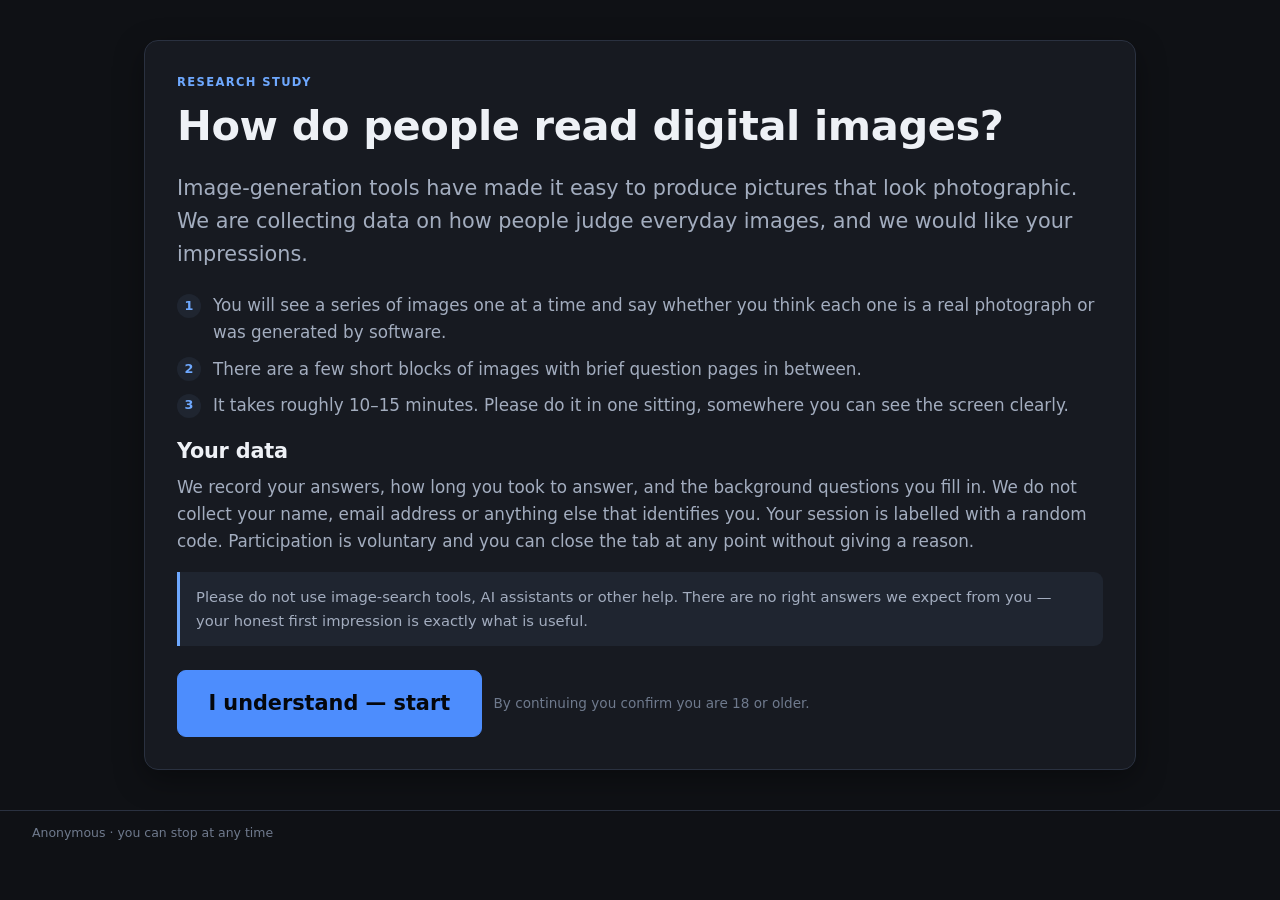
==== index.html @ ff5618ca "Initial commit: AI image detection priming study Self-contained web experiment: participants judge i" ====
<!DOCTYPE html>
<html lang="en">
<head>
<meta charset="utf-8">
<meta name="viewport" content="width=device-width, initial-scale=1, viewport-fit=cover">
<meta name="robots" content="noindex, nofollow">
<title>Image Perception Study</title>
<link rel="icon" href="data:image/svg+xml,<svg xmlns='http://www.w3.org/2000/svg' viewBox='0 0 32 32'><text y='26' font-size='26'>&#128065;</text></svg>">
<link rel="stylesheet" href="css/styles.css">
</head>
<body>

<a class="skip-link" href="#screen">Skip to content</a>

<div id="app" class="app">
  <header class="topbar" id="topbar" hidden>
    <div class="topbar__brand">Image Perception Study</div>
    <div class="topbar__progress">
      <div class="progressbar" role="progressbar" aria-valuemin="0" aria-valuemax="100" aria-valuenow="0" aria-label="Study progress">
        <div class="progressbar__fill" id="progressFill"></div>
      </div>
      <span class="topbar__step" id="progressLabel"></span>
    </div>
  </header>

  <main id="screen" class="screen" tabindex="-1"></main>

  <footer class="footer" id="footer">
    <span id="footerNote">Participant session &middot; data stored locally in your browser</span>
  </footer>
</div>

<!-- Full-screen correctness feedback for the training phase -->
<div id="feedback" class="feedback" aria-live="assertive" aria-atomic="true" hidden>
  <div class="feedback__inner">
    <div class="feedback__icon" id="feedbackIcon"></div>
    <div class="feedback__title" id="feedbackTitle"></div>
    <div class="feedback__sub" id="feedbackSub"></div>
  </div>
</div>

<!-- Load order matters: these are plain scripts, no bundler required. -->
<script src="js/rng.js"></script>
<script src="js/config.js"></script>
<script src="js/dummy-images.js"></script>
<script src="js/photo-manifest.js"></script>
<script src="js/stimuli.js"></script>
<script src="js/store.js"></script>
<script src="js/ui.js"></script>
<script src="js/screens/welcome.js"></script>
<script src="js/screens/demographics.js"></script>
<script src="js/screens/instructions.js"></script>
<script src="js/screens/judgement.js"></script>
<script src="js/screens/priming.js"></script>
<script src="js/screens/questionnaire.js"></script>
<script src="js/screens/debrief.js"></script>
<script src="js/app.js"></script>
</body>
</html>
---- css/styles.css ----
/* ==========================================================================
   Image Perception Study — stylesheet
   Layout is mobile-first; the trial screens are sized so the stimulus stays
   fully visible without scrolling on both phones and desktops.
   ========================================================================== */

:root {
  --bg: #0f1115;
  --bg-elev: #171a21;
  --bg-elev-2: #1f2530;
  --line: #2a3140;
  --text: #eef1f6;
  --text-dim: #a3adbf;
  --text-faint: #6f7a8d;
  --accent: #6ea8fe;
  --accent-strong: #4d8dfd;
  --ai: #b98cff;
  --real: #57d9a3;
  --danger: #ff5d6c;
  --success: #22c98a;

  --radius: 14px;
  --radius-sm: 9px;
  --shadow: 0 10px 30px rgba(0, 0, 0, .35);
  --maxw: 62rem;

  --step-0: clamp(.95rem, .9rem + .25vw, 1.05rem);
  --step-1: clamp(1.1rem, 1rem + .5vw, 1.3rem);
  --step-2: clamp(1.4rem, 1.2rem + 1vw, 1.9rem);
  --step-3: clamp(1.8rem, 1.4rem + 2vw, 2.6rem);
}

/* The palette is deliberately fixed rather than following the OS light/dark
   setting: the luminance surrounding a stimulus affects how it is judged, and
   every participant needs to see the same one. */
:root { color-scheme: dark; }

* { box-sizing: border-box; }

html, body {
  margin: 0;
  padding: 0;
  min-height: 100%;
}

body {
  background: var(--bg);
  color: var(--text);
  font: var(--step-0)/1.6 system-ui, -apple-system, "Segoe UI", Roboto, Inter, Helvetica, Arial, sans-serif;
  -webkit-font-smoothing: antialiased;
  text-rendering: optimizeLegibility;
  overscroll-behavior: none;
}

body.is-task { overflow: hidden; }

h1, h2, h3 { line-height: 1.2; margin: 0 0 .5em; font-weight: 650; letter-spacing: -.01em; }
h1 { font-size: var(--step-3); }
h2 { font-size: var(--step-2); }
h3 { font-size: var(--step-1); }
p  { margin: 0 0 1em; }
p:last-child { margin-bottom: 0; }

a { color: var(--accent); }

.skip-link {
  position: absolute;
  left: -9999px;
  top: 0;
  background: var(--bg-elev);
  padding: .6rem 1rem;
  z-index: 100;
  border-radius: 0 0 var(--radius-sm) 0;
}
.skip-link:focus { left: 0; }

/* ---------------------------------------------------------------- layout */

.app {
  min-height: 100vh;
  min-height: 100dvh;
  display: grid;
  /* minmax(0, 1fr) lets the trial stage shrink below the image's intrinsic
     size instead of pushing the answer buttons off screen. */
  grid-template-rows: auto minmax(0, 1fr) auto;
}

/* During a block the page is pinned to the viewport so the image and the
   answer buttons are always visible together, with no scrolling. */
body.is-task .app {
  height: 100vh;
  height: 100dvh;
  min-height: 0;
}

.topbar {
  display: flex;
  align-items: center;
  gap: 1rem;
  padding: .7rem clamp(1rem, 4vw, 2rem);
  border-bottom: 1px solid var(--line);
  background: color-mix(in srgb, var(--bg-elev) 80%, transparent);
  backdrop-filter: blur(8px);
  position: sticky;
  top: 0;
  z-index: 5;
}

/* `display: flex` above would otherwise win over the [hidden] attribute. */
.topbar[hidden] { display: none; }

.topbar__brand {
  font-weight: 650;
  font-size: .95rem;
  letter-spacing: -.01em;
  white-space: nowrap;
}

.topbar__progress {
  margin-left: auto;
  display: flex;
  align-items: center;
  gap: .75rem;
  min-width: min(50%, 22rem);
  flex: 1;
  justify-content: flex-end;
}

.progressbar {
  flex: 1;
  height: 7px;
  max-width: 22rem;
  background: var(--bg-elev-2);
  border-radius: 99px;
  overflow: hidden;
}

.progressbar__fill {
  height: 100%;
  width: 0%;
  background: linear-gradient(90deg, var(--accent), var(--ai));
  border-radius: 99px;
  transition: width .35s ease;
}

.topbar__step {
  font-size: .8rem;
  color: var(--text-dim);
  font-variant-numeric: tabular-nums;
  white-space: nowrap;
}

.screen {
  width: 100%;
  padding: clamp(1.25rem, 4vw, 2.5rem) clamp(1rem, 4vw, 2rem);
  display: flex;
  flex-direction: column;
  outline: none;
}

.screen--task {
  padding: clamp(.5rem, 2vw, 1.25rem) clamp(.75rem, 3vw, 2rem);
  overflow: hidden;
  min-height: 0;
}

.footer {
  padding: .75rem clamp(1rem, 4vw, 2rem);
  border-top: 1px solid var(--line);
  color: var(--text-faint);
  font-size: .78rem;
  display: flex;
  justify-content: space-between;
  gap: 1rem;
  flex-wrap: wrap;
}

.prose {
  width: 100%;
  max-width: var(--maxw);
  margin-inline: auto;
}

.prose--narrow { max-width: 44rem; }

/* ------------------------------------------------------------------ card */

.card {
  background: var(--bg-elev);
  border: 1px solid var(--line);
  border-radius: var(--radius);
  padding: clamp(1.25rem, 3vw, 2rem);
  box-shadow: var(--shadow);
}

.card + .card { margin-top: 1rem; }

.eyebrow {
  text-transform: uppercase;
  letter-spacing: .12em;
  font-size: .72rem;
  font-weight: 700;
  color: var(--accent);
  margin-bottom: .6rem;
}

.lead {
  font-size: var(--step-1);
  color: var(--text-dim);
}

.muted { color: var(--text-dim); }
.faint { color: var(--text-faint); font-size: .85rem; }

.notice {
  border-left: 3px solid var(--accent);
  background: var(--bg-elev-2);
  padding: .85rem 1rem;
  border-radius: 0 var(--radius-sm) var(--radius-sm) 0;
  color: var(--text-dim);
  font-size: .92rem;
}

.factlist {
  list-style: none;
  padding: 0;
  margin: 0 0 1.25rem;
  display: grid;
  gap: .6rem;
}

.factlist li {
  display: flex;
  gap: .75rem;
  align-items: flex-start;
  color: var(--text-dim);
}

.factlist .bullet {
  flex: none;
  width: 1.5rem;
  height: 1.5rem;
  border-radius: 50%;
  background: var(--bg-elev-2);
  color: var(--accent);
  display: grid;
  place-items: center;
  font-size: .8rem;
  font-weight: 700;
  margin-top: .1rem;
}

/* --------------------------------------------------------------- buttons */

.btn {
  appearance: none;
  border: 1px solid var(--line);
  background: var(--bg-elev-2);
  color: var(--text);
  font: inherit;
  font-weight: 600;
  padding: .8rem 1.4rem;
  border-radius: var(--radius-sm);
  cursor: pointer;
  transition: transform .08s ease, background .15s ease, border-color .15s ease, opacity .15s ease;
  touch-action: manipulation;
}

.btn:hover:not(:disabled) { border-color: color-mix(in srgb, var(--accent) 50%, var(--line)); }
.btn:active:not(:disabled) { transform: translateY(1px); }
.btn:disabled { opacity: .45; cursor: not-allowed; }

.btn--primary {
  background: var(--accent-strong);
  border-color: var(--accent-strong);
  color: #05070c;
}
.btn--primary:hover:not(:disabled) { background: var(--accent); border-color: var(--accent); }

.btn--ghost { background: transparent; }

.btn--lg { padding: 1rem 1.9rem; font-size: var(--step-1); }

.btn-row {
  display: flex;
  gap: .75rem;
  flex-wrap: wrap;
  align-items: center;
  margin-top: 1.5rem;
}

.btn-row--end { justify-content: flex-end; }

:where(button, a, input, select, textarea):focus-visible {
  outline: 2px solid var(--accent);
  outline-offset: 2px;
}

/* ----------------------------------------------------------------- forms */

.form-grid {
  display: grid;
  gap: 1.25rem;
  grid-template-columns: repeat(auto-fit, minmax(15rem, 1fr));
}

.field { display: flex; flex-direction: column; gap: .4rem; min-width: 0; }
.field--wide { grid-column: 1 / -1; }

.field > label, .field__label {
  font-weight: 600;
  font-size: .9rem;
}

.field__hint { color: var(--text-faint); font-size: .8rem; }

input[type="text"], input[type="number"], select, textarea {
  font: inherit;
  color: var(--text);
  background: var(--bg-elev-2);
  border: 1px solid var(--line);
  border-radius: var(--radius-sm);
  padding: .65rem .75rem;
  width: 100%;
  min-width: 0;
}

textarea { resize: vertical; min-height: 5.5rem; }

fieldset {
  border: 1px solid var(--line);
  border-radius: var(--radius-sm);
  padding: .9rem 1rem 1rem;
  margin: 0;
  min-width: 0;
}

legend { font-weight: 600; font-size: .9rem; padding-inline: .35rem; }

.choices { display: flex; flex-wrap: wrap; gap: .5rem; }

.choice {
  position: relative;
  display: inline-flex;
}

.choice input {
  position: absolute;
  opacity: 0;
  inset: 0;
  cursor: pointer;
  margin: 0;
}

.choice span {
  border: 1px solid var(--line);
  background: var(--bg-elev-2);
  border-radius: 99px;
  padding: .45rem .9rem;
  font-size: .88rem;
  cursor: pointer;
  transition: background .15s ease, border-color .15s ease, color .15s ease;
}

.choice input:checked + span {
  background: color-mix(in srgb, var(--accent) 22%, var(--bg-elev-2));
  border-color: var(--accent);
  color: var(--text);
}

.choice input:focus-visible + span { outline: 2px solid var(--accent); outline-offset: 2px; }

/* Likert scale */
.likert { display: grid; gap: .5rem; }

.likert__row {
  display: grid;
  grid-template-columns: repeat(7, 1fr);
  gap: .35rem;
}

.likert__opt { position: relative; display: block; }
.likert__opt input { position: absolute; opacity: 0; inset: 0; cursor: pointer; margin: 0; }

.likert__opt span {
  display: grid;
  place-items: center;
  padding: .55rem .2rem;
  border: 1px solid var(--line);
  background: var(--bg-elev-2);
  border-radius: var(--radius-sm);
  font-size: .85rem;
  font-variant-numeric: tabular-nums;
  cursor: pointer;
}

.likert__opt input:checked + span {
  background: color-mix(in srgb, var(--accent) 25%, var(--bg-elev-2));
  border-color: var(--accent);
}

.likert__opt input:focus-visible + span { outline: 2px solid var(--accent); outline-offset: 2px; }

.likert__ends {
  display: flex;
  justify-content: space-between;
  color: var(--text-faint);
  font-size: .76rem;
}

.form-error {
  color: var(--danger);
  font-size: .85rem;
  margin-top: .75rem;
  min-height: 1.2em;
}

/* --------------------------------------------------------------- trial UI */

.trial {
  flex: 1;
  display: grid;
  grid-template-rows: auto minmax(0, 1fr) auto;
  gap: clamp(.6rem, 1.5vh, 1.1rem);
  width: 100%;
  max-width: 68rem;
  margin-inline: auto;
  min-height: 0;
}

.trial__head {
  display: flex;
  align-items: baseline;
  justify-content: space-between;
  gap: 1rem;
  flex-wrap: wrap;
}

.trial__question { font-weight: 650; font-size: var(--step-1); }

.trial__counter {
  color: var(--text-faint);
  font-size: .85rem;
  font-variant-numeric: tabular-nums;
}

.trial__stage {
  min-height: 0;
  display: grid;
  place-items: center;
  background: var(--bg-elev);
  border: 1px solid var(--line);
  border-radius: var(--radius);
  overflow: hidden;
  position: relative;
}

.trial__img {
  max-width: 100%;
  max-height: 100%;
  width: auto;
  height: auto;
  object-fit: contain;
  display: block;
  user-select: none;
  -webkit-user-drag: none;
  animation: fadeIn .18s ease;
}

@keyframes fadeIn { from { opacity: 0; } to { opacity: 1; } }

.trial__foot { display: grid; gap: .75rem; justify-items: center; }

.answers {
  display: grid;
  grid-template-columns: 1fr 1fr;
  gap: clamp(.6rem, 2vw, 1.25rem);
  width: 100%;
  max-width: 44rem;
}

.answer {
  appearance: none;
  cursor: pointer;
  font: inherit;
  border-radius: var(--radius);
  border: 2px solid var(--line);
  background: var(--bg-elev);
  color: var(--text);
  padding: clamp(.7rem, 2vh, 1.1rem) 1rem;
  display: grid;
  gap: .2rem;
  place-items: center;
  transition: transform .08s ease, border-color .15s ease, background .15s ease;
  touch-action: manipulation;
}

.answer__key {
  font-size: .78rem;
  color: var(--text-faint);
  display: inline-flex;
  align-items: center;
  gap: .35rem;
}

.answer__label { font-size: var(--step-1); font-weight: 700; letter-spacing: -.01em; }

.answer:hover:not(:disabled) { transform: translateY(-2px); }
.answer:active:not(:disabled) { transform: translateY(0); }
.answer:disabled { cursor: default; opacity: .6; }

.answer--ai:hover:not(:disabled), .answer--ai.is-armed {
  border-color: var(--ai);
  background: color-mix(in srgb, var(--ai) 14%, var(--bg-elev));
}
.answer--real:hover:not(:disabled), .answer--real.is-armed {
  border-color: var(--real);
  background: color-mix(in srgb, var(--real) 14%, var(--bg-elev));
}

.kbd {
  display: inline-grid;
  place-items: center;
  min-width: 1.6rem;
  height: 1.6rem;
  padding: 0 .35rem;
  border-radius: 6px;
  border: 1px solid var(--line);
  border-bottom-width: 2px;
  background: var(--bg-elev-2);
  font-size: .9rem;
  line-height: 1;
  color: var(--text-dim);
}

.keyhint {
  display: flex;
  align-items: center;
  gap: .5rem;
  color: var(--text-faint);
  font-size: .82rem;
  text-align: center;
  flex-wrap: wrap;
  justify-content: center;
}

.keyhint .kbd { animation: keyPulse 2.4s ease-in-out infinite; }
.keyhint .kbd:nth-of-type(2) { animation-delay: 1.2s; }

@keyframes keyPulse {
  0%, 100% { transform: translateY(0); border-color: var(--line); color: var(--text-faint); }
  8%       { transform: translateY(2px); border-bottom-width: 1px; border-color: var(--accent); color: var(--accent); }
  20%      { transform: translateY(0); border-bottom-width: 2px; }
}

@media (max-width: 32rem) {
  .keyhint { display: none; }
  .answer__key { display: none; }
}

/* ------------------------------------------------------- feedback overlay */

.feedback {
  position: fixed;
  inset: 0;
  z-index: 50;
  display: grid;
  place-items: center;
  padding: 2rem;
  opacity: 0;
  transition: opacity .09s linear;
  pointer-events: none;
}

.feedback[hidden] { display: none; }
.feedback.is-on { opacity: 1; }

.feedback--correct {
  background: radial-gradient(circle at 50% 45%, #2ee89b 0%, #12a86c 55%, #0a7a4e 100%);
  color: #04150d;
}

.feedback--wrong {
  background: radial-gradient(circle at 50% 45%, #ff7b86 0%, #e5273c 55%, #a80f22 100%);
  color: #1b0206;
}

.feedback__inner {
  text-align: center;
  animation: pop .22s cubic-bezier(.2, 1.4, .4, 1);
  max-width: 30rem;
}

@keyframes pop {
  from { transform: scale(.82); opacity: .2; }
  to   { transform: scale(1); opacity: 1; }
}

.feedback__icon {
  font-size: clamp(4rem, 18vw, 9rem);
  line-height: 1;
  font-weight: 800;
}

.feedback__title {
  font-size: clamp(2rem, 9vw, 4.5rem);
  font-weight: 800;
  letter-spacing: -.02em;
  text-transform: uppercase;
  line-height: 1;
  margin-top: .2em;
}

.feedback__sub {
  font-size: clamp(.95rem, 3vw, 1.35rem);
  font-weight: 600;
  opacity: .8;
  margin-top: .6em;
}

/* --------------------------------------------------------------- summary */

.stats {
  display: grid;
  gap: .75rem;
  grid-template-columns: repeat(auto-fit, minmax(9rem, 1fr));
  margin: 1.25rem 0;
}

.stat {
  background: var(--bg-elev-2);
  border: 1px solid var(--line);
  border-radius: var(--radius-sm);
  padding: .9rem 1rem;
}

.stat__value {
  font-size: var(--step-2);
  font-weight: 700;
  font-variant-numeric: tabular-nums;
  line-height: 1.1;
}

.stat__label { color: var(--text-faint); font-size: .78rem; }

.code {
  font-family: ui-monospace, SFMono-Regular, Menlo, Consolas, monospace;
  background: var(--bg-elev-2);
  border: 1px solid var(--line);
  border-radius: var(--radius-sm);
  padding: .15rem .45rem;
  font-size: .88em;
}

/* --------------------------------------------------------------- utility */

.center { text-align: center; }
.stack > * + * { margin-top: 1rem; }
.hidden { display: none !important; }

.spinner {
  width: 2rem;
  height: 2rem;
  border-radius: 50%;
  border: 3px solid var(--line);
  border-top-color: var(--accent);
  animation: spin .8s linear infinite;
  margin: 2rem auto;
}

@keyframes spin { to { transform: rotate(360deg); } }

@media (prefers-reduced-motion: reduce) {
  *, *::before, *::after {
    animation-duration: .001ms !important;
    animation-iteration-count: 1 !important;
    transition-duration: .001ms !important;
  }
}
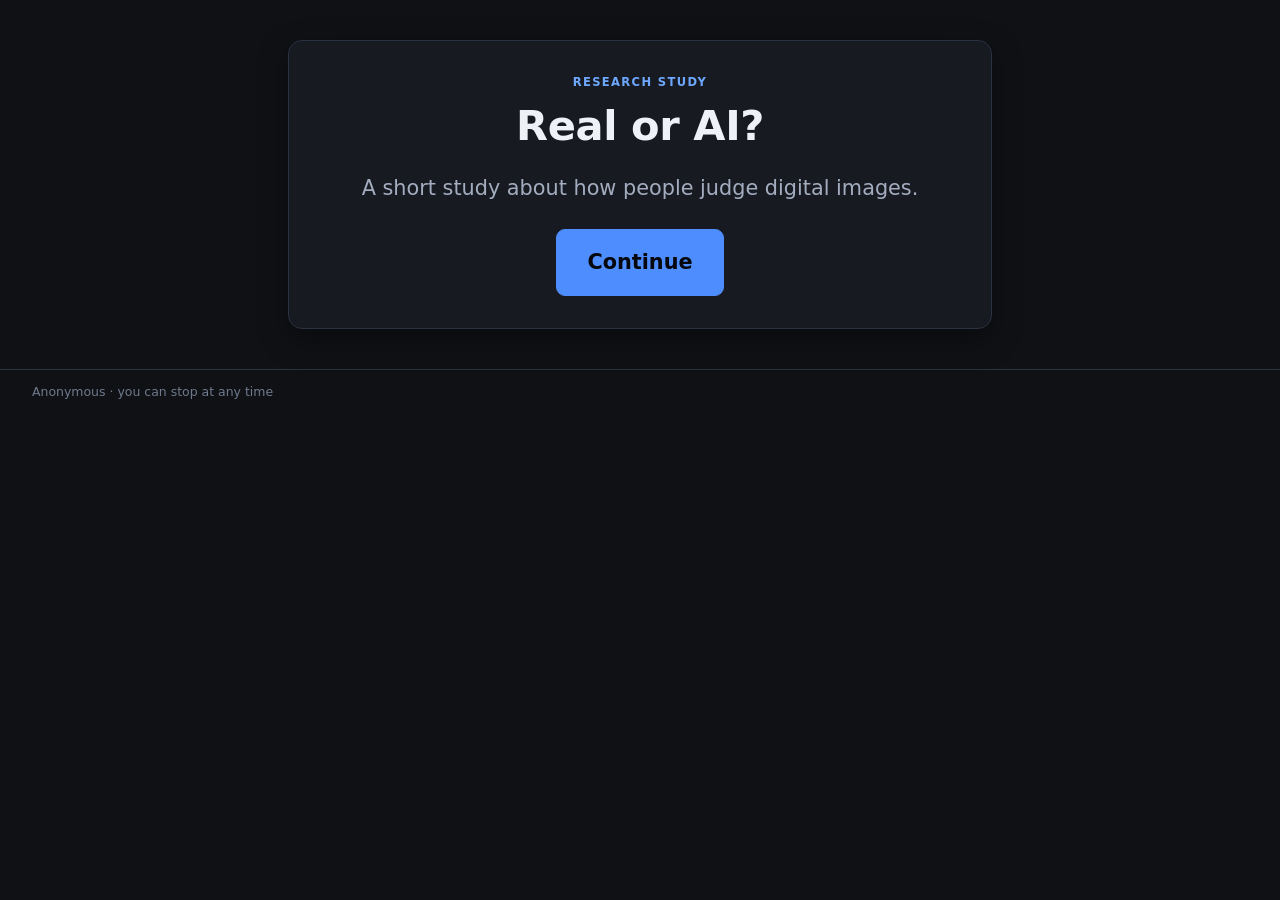
==== commit 8911a3c6: "Implement Priority 1: study flow, consent, demographics, phase intros" ====
--- a/index.html
+++ b/index.html
@@ -48,6 +48,7 @@
 <script src="js/store.js"></script>
 <script src="js/ui.js"></script>
 <script src="js/screens/welcome.js"></script>
+<script src="js/screens/consent.js"></script>
 <script src="js/screens/demographics.js"></script>
 <script src="js/screens/instructions.js"></script>
 <script src="js/screens/judgement.js"></script>
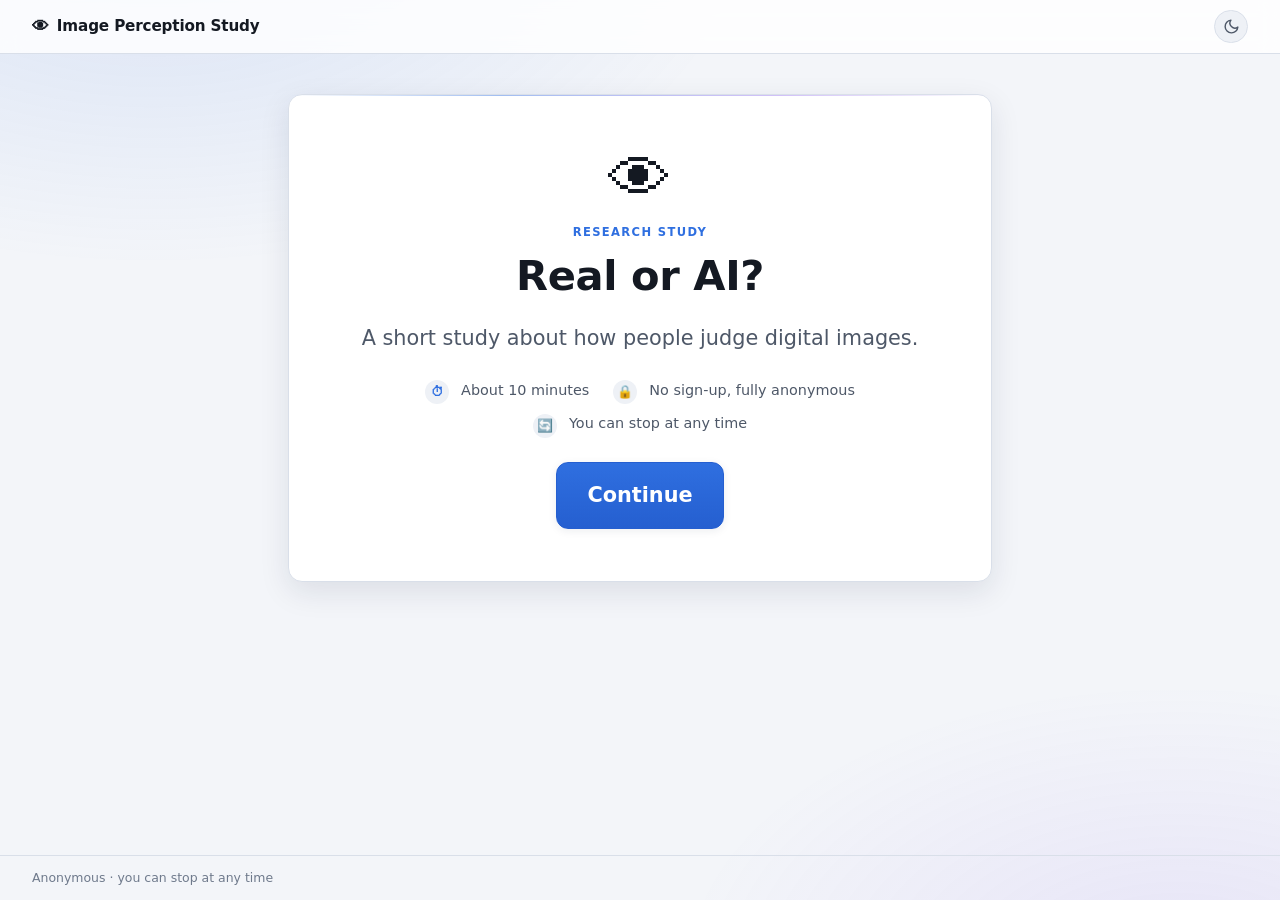
==== commit 5a5ceab5: "UI polish across all screens + light/dark theme toggle - Theme system: OS default (prefers-color-sch" ====
--- a/index.html
+++ b/index.html
@@ -6,6 +6,18 @@
 <meta name="robots" content="noindex, nofollow">
 <title>Image Perception Study</title>
 <link rel="icon" href="data:image/svg+xml,<svg xmlns='http://www.w3.org/2000/svg' viewBox='0 0 32 32'><text y='26' font-size='26'>&#128065;</text></svg>">
+<script>
+/* Resolve the theme before first paint so there is no flash: an explicit
+   choice from localStorage wins, otherwise follow the OS setting. */
+(function () {
+  var t = null;
+  try { t = localStorage.getItem('raic-theme'); } catch (e) {}
+  if (t !== 'light' && t !== 'dark') {
+    t = (window.matchMedia && matchMedia('(prefers-color-scheme: light)').matches) ? 'light' : 'dark';
+  }
+  document.documentElement.setAttribute('data-theme', t);
+})();
+</script>
 <link rel="stylesheet" href="css/styles.css">
 </head>
 <body>
@@ -14,13 +26,20 @@
 
 <div id="app" class="app">
   <header class="topbar" id="topbar" hidden>
-    <div class="topbar__brand">Image Perception Study</div>
-    <div class="topbar__progress">
+    <div class="topbar__brand">
+      <span class="topbar__logo" aria-hidden="true">&#128065;</span>
+      <span>Image Perception Study</span>
+    </div>
+    <div class="topbar__progress" id="topbarProgress" hidden>
       <div class="progressbar" role="progressbar" aria-valuemin="0" aria-valuemax="100" aria-valuenow="0" aria-label="Study progress">
         <div class="progressbar__fill" id="progressFill"></div>
       </div>
       <span class="topbar__step" id="progressLabel"></span>
     </div>
+    <button type="button" class="theme-toggle" id="themeToggle" aria-label="Switch to light theme" title="Switch theme">
+      <svg class="theme-toggle__icon theme-toggle__icon--moon" viewBox="0 0 24 24" width="17" height="17" aria-hidden="true" fill="none" stroke="currentColor" stroke-width="2" stroke-linecap="round" stroke-linejoin="round"><path d="M21 12.79A9 9 0 1 1 11.21 3 7 7 0 0 0 21 12.79z"/></svg>
+      <svg class="theme-toggle__icon theme-toggle__icon--sun" viewBox="0 0 24 24" width="17" height="17" aria-hidden="true" fill="none" stroke="currentColor" stroke-width="2" stroke-linecap="round" stroke-linejoin="round"><circle cx="12" cy="12" r="4"/><path d="M12 2v2M12 20v2M4.93 4.93l1.41 1.41M17.66 17.66l1.41 1.41M2 12h2M20 12h2M6.34 17.66l-1.41 1.41M19.07 4.93l-1.41 1.41"/></svg>
+    </button>
   </header>
 
   <main id="screen" class="screen" tabindex="-1"></main>
@@ -47,6 +66,7 @@
 <script src="js/stimuli.js"></script>
 <script src="js/store.js"></script>
 <script src="js/ui.js"></script>
+<script src="js/theme.js"></script>
 <script src="js/screens/welcome.js"></script>
 <script src="js/screens/consent.js"></script>
 <script src="js/screens/demographics.js"></script>
--- a/css/styles.css
+++ b/css/styles.css
@@ -5,6 +5,7 @@
    ========================================================================== */
 
 :root {
+  /* Dark palette (default). */
   --bg: #0f1115;
   --bg-elev: #171a21;
   --bg-elev-2: #1f2530;
@@ -19,21 +20,51 @@
   --danger: #ff5d6c;
   --success: #22c98a;
 
+  /* Foreground for accent-filled controls (primary buttons, checkboxes). */
+  --on-accent: #05070c;
+
   --radius: 14px;
   --radius-sm: 9px;
   --shadow: 0 10px 30px rgba(0, 0, 0, .35);
+  --shadow-sm: 0 2px 8px rgba(0, 0, 0, .25);
   --maxw: 62rem;
+
+  /* The stimulus stage keeps a fixed neutral surround in both themes: the
+     luminance around an image affects how it is judged, so the picture area
+     itself must not change with the UI theme. */
+  --stage: #101318;
+  --stage-line: #262c38;
 
   --step-0: clamp(.95rem, .9rem + .25vw, 1.05rem);
   --step-1: clamp(1.1rem, 1rem + .5vw, 1.3rem);
   --step-2: clamp(1.4rem, 1.2rem + 1vw, 1.9rem);
   --step-3: clamp(1.8rem, 1.4rem + 2vw, 2.6rem);
-}
-
-/* The palette is deliberately fixed rather than following the OS light/dark
-   setting: the luminance surrounding a stimulus affects how it is judged, and
-   every participant needs to see the same one. */
-:root { color-scheme: dark; }
+
+  color-scheme: dark;
+}
+
+/* Light theme: applied via <html data-theme="light"> by an inline script in
+   <head> before first paint (explicit choice wins, else the OS setting). */
+:root[data-theme="light"] {
+  --bg: #f3f5f9;
+  --bg-elev: #ffffff;
+  --bg-elev-2: #eef1f6;
+  --line: #d9dfe9;
+  --text: #141922;
+  --text-dim: #4e5868;
+  --text-faint: #6f7a8c;
+  --accent: #2f6fe0;
+  --accent-strong: #255fd0;
+  --ai: #7c4dea;
+  --real: #0f9e6b;
+  --danger: #d42a3f;
+  --success: #0f9e6b;
+  --on-accent: #ffffff;
+  --shadow: 0 10px 30px rgba(23, 34, 58, .10);
+  --shadow-sm: 0 2px 8px rgba(23, 34, 58, .08);
+
+  color-scheme: light;
+}
 
 * { box-sizing: border-box; }
 
@@ -51,6 +82,21 @@
   text-rendering: optimizeLegibility;
   overscroll-behavior: none;
 }
+
+/* A soft glow behind the content so the page does not read as a flat slab.
+   It sits behind everything and never touches the stimulus stage. */
+body::before {
+  content: '';
+  position: fixed;
+  inset: 0;
+  pointer-events: none;
+  z-index: 0;
+  background:
+    radial-gradient(60rem 34rem at 12% -8%, color-mix(in srgb, var(--accent) 13%, transparent), transparent 62%),
+    radial-gradient(52rem 30rem at 92% 108%, color-mix(in srgb, var(--ai) 10%, transparent), transparent 60%);
+}
+
+#app { position: relative; z-index: 1; }
 
 body.is-task { overflow: hidden; }
 
@@ -97,10 +143,11 @@
   display: flex;
   align-items: center;
   gap: 1rem;
-  padding: .7rem clamp(1rem, 4vw, 2rem);
+  padding: .6rem clamp(1rem, 4vw, 2rem);
   border-bottom: 1px solid var(--line);
-  background: color-mix(in srgb, var(--bg-elev) 80%, transparent);
-  backdrop-filter: blur(8px);
+  background: color-mix(in srgb, var(--bg-elev) 82%, transparent);
+  backdrop-filter: blur(10px);
+  -webkit-backdrop-filter: blur(10px);
   position: sticky;
   top: 0;
   z-index: 5;
@@ -110,11 +157,16 @@
 .topbar[hidden] { display: none; }
 
 .topbar__brand {
+  display: flex;
+  align-items: center;
+  gap: .5rem;
   font-weight: 650;
   font-size: .95rem;
   letter-spacing: -.01em;
   white-space: nowrap;
 }
+
+.topbar__logo { font-size: 1.05rem; line-height: 1; }
 
 .topbar__progress {
   margin-left: auto;
@@ -125,6 +177,10 @@
   flex: 1;
   justify-content: flex-end;
 }
+.topbar__progress[hidden] { display: none; }
+
+/* Before any progress exists the toggle takes the free space on the right. */
+.topbar__progress[hidden] + .theme-toggle { margin-left: auto; }
 
 .progressbar {
   flex: 1;
@@ -141,6 +197,7 @@
   background: linear-gradient(90deg, var(--accent), var(--ai));
   border-radius: 99px;
   transition: width .35s ease;
+  box-shadow: 0 0 10px color-mix(in srgb, var(--accent) 55%, transparent);
 }
 
 .topbar__step {
@@ -150,12 +207,64 @@
   white-space: nowrap;
 }
 
+/* ------------------------------------------------------------ theme toggle */
+
+.theme-toggle {
+  appearance: none;
+  border: 1px solid var(--line);
+  background: var(--bg-elev-2);
+  color: var(--text-dim);
+  width: 2.1rem;
+  height: 2.1rem;
+  border-radius: 99px;
+  display: grid;
+  place-items: center;
+  cursor: pointer;
+  flex: none;
+  transition: transform .2s ease, background .15s ease, color .15s ease, border-color .15s ease;
+}
+
+.theme-toggle:hover {
+  color: var(--text);
+  border-color: color-mix(in srgb, var(--accent) 50%, var(--line));
+  transform: rotate(18deg);
+}
+.theme-toggle:active { transform: rotate(0) scale(.92); }
+
+/* Show the icon of the theme you would switch to. */
+.theme-toggle__icon { display: none; grid-area: 1 / 1; }
+:root[data-theme="dark"]  .theme-toggle__icon--sun  { display: block; }
+:root[data-theme="light"] .theme-toggle__icon--moon { display: block; }
+
+/* On narrow screens the brand truncates and the progress group is allowed to
+   shrink so the topbar (and the toggle at its end) never overflows. */
+@media (max-width: 40rem) {
+  .topbar { gap: .6rem; padding-inline: .85rem; }
+  .topbar__brand span:last-child {
+    overflow: hidden;
+    text-overflow: ellipsis;
+    min-width: 0;
+  }
+  .topbar__progress { min-width: 0; }
+}
+
 .screen {
   width: 100%;
   padding: clamp(1.25rem, 4vw, 2.5rem) clamp(1rem, 4vw, 2rem);
   display: flex;
   flex-direction: column;
   outline: none;
+}
+
+/* Each screen fades up gently when it replaces the previous one. Task
+   screens are excluded: they re-render on every trial and must stay instant. */
+.screen:not(.screen--task) > * {
+  animation: screenIn .32s cubic-bezier(.2, .7, .3, 1) both;
+}
+
+@keyframes screenIn {
+  from { opacity: 0; transform: translateY(10px); }
+  to   { opacity: 1; transform: none; }
 }
 
 .screen--task {
@@ -182,6 +291,92 @@
 }
 
 .prose--narrow { max-width: 44rem; }
+.prose--consent { max-width: 48rem; }
+
+/* --------------------------------------------------------------- consent */
+
+.consent-text {
+  max-height: 40vh;
+  overflow: auto;
+  padding: 1rem 1.1rem;
+  border: 1px solid var(--line);
+  border-radius: var(--radius-sm);
+  background: color-mix(in srgb, var(--bg-elev-2) 60%, transparent);
+  color: var(--text-dim);
+  font-size: .92rem;
+  line-height: 1.65;
+}
+
+.consent-form {
+  display: grid;
+  gap: .75rem;
+  margin-top: 1.5rem;
+}
+
+/* Square custom checkbox: clearer than the pill choices used elsewhere,
+   and matches the "tick to confirm" mental model. */
+.check {
+  display: flex;
+  align-items: flex-start;
+  gap: .7rem;
+  padding: .8rem .9rem;
+  border: 1px solid var(--line);
+  border-radius: var(--radius-sm);
+  background: color-mix(in srgb, var(--bg-elev-2) 55%, transparent);
+  cursor: pointer;
+  transition: border-color .15s ease, background .15s ease;
+}
+
+.check:hover { border-color: color-mix(in srgb, var(--accent) 45%, var(--line)); }
+
+.check input {
+  position: absolute;
+  opacity: 0;
+  width: 0;
+  height: 0;
+}
+
+.check__box {
+  flex: none;
+  width: 1.25rem;
+  height: 1.25rem;
+  margin-top: .12rem;
+  border: 2px solid var(--line);
+  border-radius: 6px;
+  background: var(--bg-elev);
+  display: grid;
+  place-items: center;
+  transition: background .15s ease, border-color .15s ease;
+}
+
+.check__box::after {
+  content: '';
+  width: .55rem;
+  height: .3rem;
+  border-left: 2.5px solid var(--on-accent);
+  border-bottom: 2.5px solid var(--on-accent);
+  transform: rotate(-45deg) translateY(-1px) scale(0);
+  transition: transform .15s cubic-bezier(.2, 1.4, .4, 1);
+}
+
+.check input:checked + .check__box {
+  background: var(--accent-strong);
+  border-color: var(--accent-strong);
+}
+
+.check input:checked + .check__box::after { transform: rotate(-45deg) translateY(-1px) scale(1); }
+
+.check:has(input:checked) {
+  border-color: color-mix(in srgb, var(--accent) 55%, var(--line));
+  background: color-mix(in srgb, var(--accent) 7%, transparent);
+}
+
+.check input:focus-visible + .check__box {
+  outline: 2px solid var(--accent);
+  outline-offset: 2px;
+}
+
+.check__label { color: var(--text-dim); font-size: .93rem; line-height: 1.5; }
 
 /* ------------------------------------------------------------------ card */
 
@@ -191,9 +386,22 @@
   border-radius: var(--radius);
   padding: clamp(1.25rem, 3vw, 2rem);
   box-shadow: var(--shadow);
+  position: relative;
 }
 
 .card + .card { margin-top: 1rem; }
+
+/* A hairline highlight along the top edge gives the card a little depth
+   without changing any spacing. */
+.card::before {
+  content: '';
+  position: absolute;
+  inset: 0 0 auto;
+  height: 1px;
+  border-radius: var(--radius) var(--radius) 0 0;
+  background: linear-gradient(90deg, transparent, color-mix(in srgb, var(--accent) 45%, transparent) 30%, color-mix(in srgb, var(--ai) 35%, transparent) 70%, transparent);
+  pointer-events: none;
+}
 
 .eyebrow {
   text-transform: uppercase;
@@ -214,7 +422,7 @@
 
 .notice {
   border-left: 3px solid var(--accent);
-  background: var(--bg-elev-2);
+  background: color-mix(in srgb, var(--accent) 8%, var(--bg-elev-2));
   padding: .85rem 1rem;
   border-radius: 0 var(--radius-sm) var(--radius-sm) 0;
   color: var(--text-dim);
@@ -262,24 +470,32 @@
   padding: .8rem 1.4rem;
   border-radius: var(--radius-sm);
   cursor: pointer;
-  transition: transform .08s ease, background .15s ease, border-color .15s ease, opacity .15s ease;
+  box-shadow: var(--shadow-sm);
+  transition: transform .12s ease, background .15s ease, border-color .15s ease, opacity .15s ease, box-shadow .15s ease;
   touch-action: manipulation;
 }
 
-.btn:hover:not(:disabled) { border-color: color-mix(in srgb, var(--accent) 50%, var(--line)); }
-.btn:active:not(:disabled) { transform: translateY(1px); }
-.btn:disabled { opacity: .45; cursor: not-allowed; }
+.btn:hover:not(:disabled) {
+  border-color: color-mix(in srgb, var(--accent) 50%, var(--line));
+  transform: translateY(-1px);
+  box-shadow: 0 6px 16px rgba(0, 0, 0, .18);
+}
+.btn:active:not(:disabled) { transform: translateY(1px); box-shadow: none; }
+.btn:disabled { opacity: .45; cursor: not-allowed; box-shadow: none; }
 
 .btn--primary {
-  background: var(--accent-strong);
+  background: linear-gradient(180deg, var(--accent), var(--accent-strong));
   border-color: var(--accent-strong);
-  color: #05070c;
-}
-.btn--primary:hover:not(:disabled) { background: var(--accent); border-color: var(--accent); }
-
-.btn--ghost { background: transparent; }
-
-.btn--lg { padding: 1rem 1.9rem; font-size: var(--step-1); }
+  color: var(--on-accent);
+}
+.btn--primary:hover:not(:disabled) {
+  background: linear-gradient(180deg, color-mix(in srgb, var(--accent) 88%, #fff), var(--accent));
+  border-color: var(--accent);
+}
+
+.btn--ghost { background: transparent; box-shadow: none; }
+
+.btn--lg { padding: 1rem 1.9rem; font-size: var(--step-1); border-radius: calc(var(--radius-sm) + 3px); }
 
 .btn-row {
   display: flex;
@@ -290,6 +506,35 @@
 }
 
 .btn-row--end { justify-content: flex-end; }
+.btn-row--center { justify-content: center; }
+
+/* ------------------------------------------------------------------- hero */
+
+.hero { padding-block: clamp(2rem, 6vw, 3.25rem); }
+
+.hero__icon {
+  font-size: clamp(2.75rem, 9vw, 4rem);
+  line-height: 1;
+  margin-bottom: .75rem;
+  display: inline-block;
+  animation: float 3.5s ease-in-out infinite;
+}
+
+@keyframes float {
+  0%, 100% { transform: translateY(0); }
+  50%      { transform: translateY(-7px); }
+}
+
+.factlist--inline {
+  display: flex;
+  flex-wrap: wrap;
+  justify-content: center;
+  gap: .5rem 1.5rem;
+  margin: 1.5rem 0 .5rem;
+  font-size: .9rem;
+}
+
+.factlist--inline li { justify-content: center; }
 
 :where(button, a, input, select, textarea):focus-visible {
   outline: 2px solid var(--accent);
@@ -323,6 +568,17 @@
   padding: .65rem .75rem;
   width: 100%;
   min-width: 0;
+  transition: border-color .15s ease, box-shadow .15s ease, background .15s ease;
+}
+
+input[type="text"]:hover, input[type="number"]:hover, select:hover, textarea:hover {
+  border-color: color-mix(in srgb, var(--accent) 40%, var(--line));
+}
+
+input[type="text"]:focus, input[type="number"]:focus, select:focus, textarea:focus {
+  outline: none;
+  border-color: var(--accent);
+  box-shadow: 0 0 0 3px color-mix(in srgb, var(--accent) 24%, transparent);
 }
 
 textarea { resize: vertical; min-height: 5.5rem; }
@@ -333,7 +589,11 @@
   padding: .9rem 1rem 1rem;
   margin: 0;
   min-width: 0;
-}
+  background: color-mix(in srgb, var(--bg-elev-2) 55%, transparent);
+  transition: border-color .15s ease;
+}
+
+fieldset:focus-within { border-color: color-mix(in srgb, var(--accent) 45%, var(--line)); }
 
 legend { font-weight: 600; font-size: .9rem; padding-inline: .35rem; }
 
@@ -359,13 +619,19 @@
   padding: .45rem .9rem;
   font-size: .88rem;
   cursor: pointer;
-  transition: background .15s ease, border-color .15s ease, color .15s ease;
+  transition: background .15s ease, border-color .15s ease, color .15s ease, transform .12s ease, box-shadow .15s ease;
+}
+
+.choice span:hover {
+  border-color: color-mix(in srgb, var(--accent) 45%, var(--line));
+  transform: translateY(-1px);
 }
 
 .choice input:checked + span {
   background: color-mix(in srgb, var(--accent) 22%, var(--bg-elev-2));
   border-color: var(--accent);
   color: var(--text);
+  box-shadow: 0 0 0 1px color-mix(in srgb, var(--accent) 40%, transparent);
 }
 
 .choice input:focus-visible + span { outline: 2px solid var(--accent); outline-offset: 2px; }
@@ -392,11 +658,19 @@
   font-size: .85rem;
   font-variant-numeric: tabular-nums;
   cursor: pointer;
+  transition: background .15s ease, border-color .15s ease, transform .12s ease, box-shadow .15s ease;
+}
+
+.likert__opt span:hover {
+  border-color: color-mix(in srgb, var(--accent) 45%, var(--line));
+  transform: translateY(-1px);
 }
 
 .likert__opt input:checked + span {
   background: color-mix(in srgb, var(--accent) 25%, var(--bg-elev-2));
   border-color: var(--accent);
+  box-shadow: 0 0 0 1px color-mix(in srgb, var(--accent) 45%, transparent);
+  font-weight: 700;
 }
 
 .likert__opt input:focus-visible + span { outline: 2px solid var(--accent); outline-offset: 2px; }
@@ -420,7 +694,7 @@
 .trial {
   flex: 1;
   display: grid;
-  grid-template-rows: auto minmax(0, 1fr) auto;
+  grid-template-rows: auto minmax(0, 1fr) auto auto;
   gap: clamp(.6rem, 1.5vh, 1.1rem);
   width: 100%;
   max-width: 68rem;
@@ -429,35 +703,67 @@
 }
 
 .trial__head {
-  display: flex;
-  align-items: baseline;
+  display: grid;
+  gap: .2rem;
+}
+
+.trial__meta {
+  display: flex;
+  align-items: center;
   justify-content: space-between;
-  gap: 1rem;
+  gap: .5rem 1rem;
   flex-wrap: wrap;
 }
 
-.trial__question { font-weight: 650; font-size: var(--step-1); }
+.trial__question {
+  font-weight: 650;
+  font-size: var(--step-1);
+  text-align: center;
+}
+
+.trial__phase {
+  font-weight: 700;
+  font-size: .78rem;
+  text-transform: uppercase;
+  letter-spacing: .08em;
+  color: var(--accent);
+  background: color-mix(in srgb, var(--accent) 12%, transparent);
+  border: 1px solid color-mix(in srgb, var(--accent) 35%, transparent);
+  border-radius: 99px;
+  padding: .15rem .7rem;
+  white-space: nowrap;
+}
+
+.trial__explanation {
+  font-size: .85rem;
+  text-align: center;
+  color: var(--text-faint);
+}
 
 .trial__counter {
   color: var(--text-faint);
   font-size: .85rem;
   font-variant-numeric: tabular-nums;
+  white-space: nowrap;
 }
 
 .trial__stage {
   min-height: 0;
+  height: 46vh;
+  max-height: 50vh;
   display: grid;
   place-items: center;
-  background: var(--bg-elev);
-  border: 1px solid var(--line);
+  background: var(--stage);
+  border: 1px solid var(--stage-line);
   border-radius: var(--radius);
   overflow: hidden;
   position: relative;
+  box-shadow: inset 0 2px 14px rgba(0, 0, 0, .45);
 }
 
 .trial__img {
   max-width: 100%;
-  max-height: 100%;
+  max-height: 46vh;
   width: auto;
   height: auto;
   object-fit: contain;
@@ -471,12 +777,44 @@
 
 .trial__foot { display: grid; gap: .75rem; justify-items: center; }
 
+.trial__result {
+  width: 100%;
+  max-width: 44rem;
+  margin-inline: auto;
+  text-align: center;
+  padding: .75rem 1rem;
+  border-radius: var(--radius);
+  background: var(--bg-elev);
+  border: 1px solid var(--line);
+  box-shadow: var(--shadow-sm);
+  animation: screenIn .25s cubic-bezier(.2, .7, .3, 1) both;
+}
+
+.trial__result.hidden { display: none; }
+
+.trial__result-text {
+  font-size: var(--step-1);
+  font-weight: 700;
+}
+
+.trial__result-text--correct { color: var(--success); }
+.trial__result-text--wrong { color: var(--danger); }
+
 .answers {
   display: grid;
-  grid-template-columns: 1fr 1fr;
+  grid-template-columns: repeat(4, 1fr);
   gap: clamp(.6rem, 2vw, 1.25rem);
   width: 100%;
   max-width: 44rem;
+}
+
+/* Below ~576px the four labels ("Definitely real") cannot fit side by side
+   without forcing the whole trial grid wider than the viewport, so the answers
+   fall back to a 2×2 pad. The stage shrinks to keep everything on screen. */
+@media (max-width: 36rem) {
+  .answers { grid-template-columns: repeat(2, 1fr); }
+  .trial__stage { height: 40vh; }
+  .trial__img { max-height: 40vh; }
 }
 
 .answer {
@@ -491,7 +829,8 @@
   display: grid;
   gap: .2rem;
   place-items: center;
-  transition: transform .08s ease, border-color .15s ease, background .15s ease;
+  box-shadow: var(--shadow-sm);
+  transition: transform .12s ease, border-color .15s ease, background .15s ease, box-shadow .15s ease;
   touch-action: manipulation;
 }
 
@@ -517,6 +856,18 @@
   border-color: var(--real);
   background: color-mix(in srgb, var(--real) 14%, var(--bg-elev));
 }
+
+.answer.is-correct {
+  border-color: var(--success);
+  background: color-mix(in srgb, var(--success) 20%, var(--bg-elev));
+}
+
+.answer.is-wrong {
+  border-color: var(--danger);
+  background: color-mix(in srgb, var(--danger) 20%, var(--bg-elev));
+}
+
+.answer.is-correct, .answer.is-wrong { opacity: 1; }
 
 .kbd {
   display: inline-grid;
@@ -632,6 +983,16 @@
   border: 1px solid var(--line);
   border-radius: var(--radius-sm);
   padding: .9rem 1rem;
+  position: relative;
+  overflow: hidden;
+}
+
+.stat::before {
+  content: '';
+  position: absolute;
+  inset: 0 0 auto;
+  height: 3px;
+  background: linear-gradient(90deg, var(--accent), var(--ai));
 }
 
 .stat__value {
@@ -650,6 +1011,7 @@
   border-radius: var(--radius-sm);
   padding: .15rem .45rem;
   font-size: .88em;
+  user-select: all;
 }
 
 /* --------------------------------------------------------------- utility */
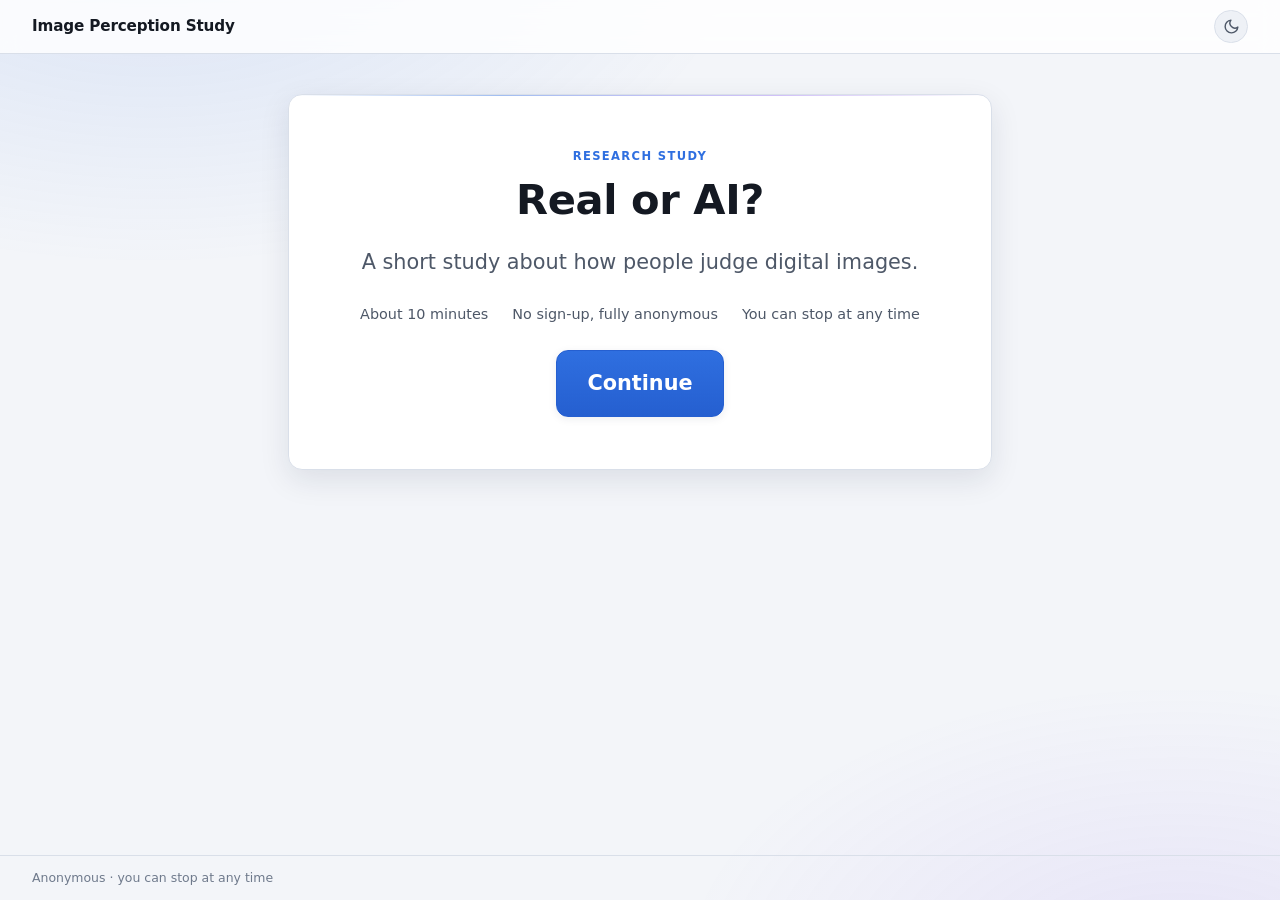
==== commit edc74b0a: "Remove emojis from the start screens Welcome hero icon, fact-list bullets, topbar logo eye and the f" ====
--- a/index.html
+++ b/index.html
@@ -5,7 +5,7 @@
 <meta name="viewport" content="width=device-width, initial-scale=1, viewport-fit=cover">
 <meta name="robots" content="noindex, nofollow">
 <title>Image Perception Study</title>
-<link rel="icon" href="data:image/svg+xml,<svg xmlns='http://www.w3.org/2000/svg' viewBox='0 0 32 32'><text y='26' font-size='26'>&#128065;</text></svg>">
+<link rel="icon" href="data:image/svg+xml,<svg xmlns='http://www.w3.org/2000/svg' viewBox='0 0 32 32'><path d='M2 16C6 8.5 10.8 5 16 5s10 3.5 14 11c-4 7.5-8.8 11-14 11S6 23.5 2 16z' fill='none' stroke='%232f6fe0' stroke-width='2.4'/><circle cx='16' cy='16' r='4.5' fill='%232f6fe0'/></svg>">
 <script>
 /* Resolve the theme before first paint so there is no flash: an explicit
    choice from localStorage wins, otherwise follow the OS setting. */
@@ -27,7 +27,6 @@
 <div id="app" class="app">
   <header class="topbar" id="topbar" hidden>
     <div class="topbar__brand">
-      <span class="topbar__logo" aria-hidden="true">&#128065;</span>
       <span>Image Perception Study</span>
     </div>
     <div class="topbar__progress" id="topbarProgress" hidden>
--- a/css/styles.css
+++ b/css/styles.css
@@ -166,8 +166,6 @@
   white-space: nowrap;
 }
 
-.topbar__logo { font-size: 1.05rem; line-height: 1; }
-
 .topbar__progress {
   margin-left: auto;
   display: flex;
@@ -444,20 +442,6 @@
   color: var(--text-dim);
 }
 
-.factlist .bullet {
-  flex: none;
-  width: 1.5rem;
-  height: 1.5rem;
-  border-radius: 50%;
-  background: var(--bg-elev-2);
-  color: var(--accent);
-  display: grid;
-  place-items: center;
-  font-size: .8rem;
-  font-weight: 700;
-  margin-top: .1rem;
-}
-
 /* --------------------------------------------------------------- buttons */
 
 .btn {
@@ -511,19 +495,6 @@
 /* ------------------------------------------------------------------- hero */
 
 .hero { padding-block: clamp(2rem, 6vw, 3.25rem); }
-
-.hero__icon {
-  font-size: clamp(2.75rem, 9vw, 4rem);
-  line-height: 1;
-  margin-bottom: .75rem;
-  display: inline-block;
-  animation: float 3.5s ease-in-out infinite;
-}
-
-@keyframes float {
-  0%, 100% { transform: translateY(0); }
-  50%      { transform: translateY(-7px); }
-}
 
 .factlist--inline {
   display: flex;
